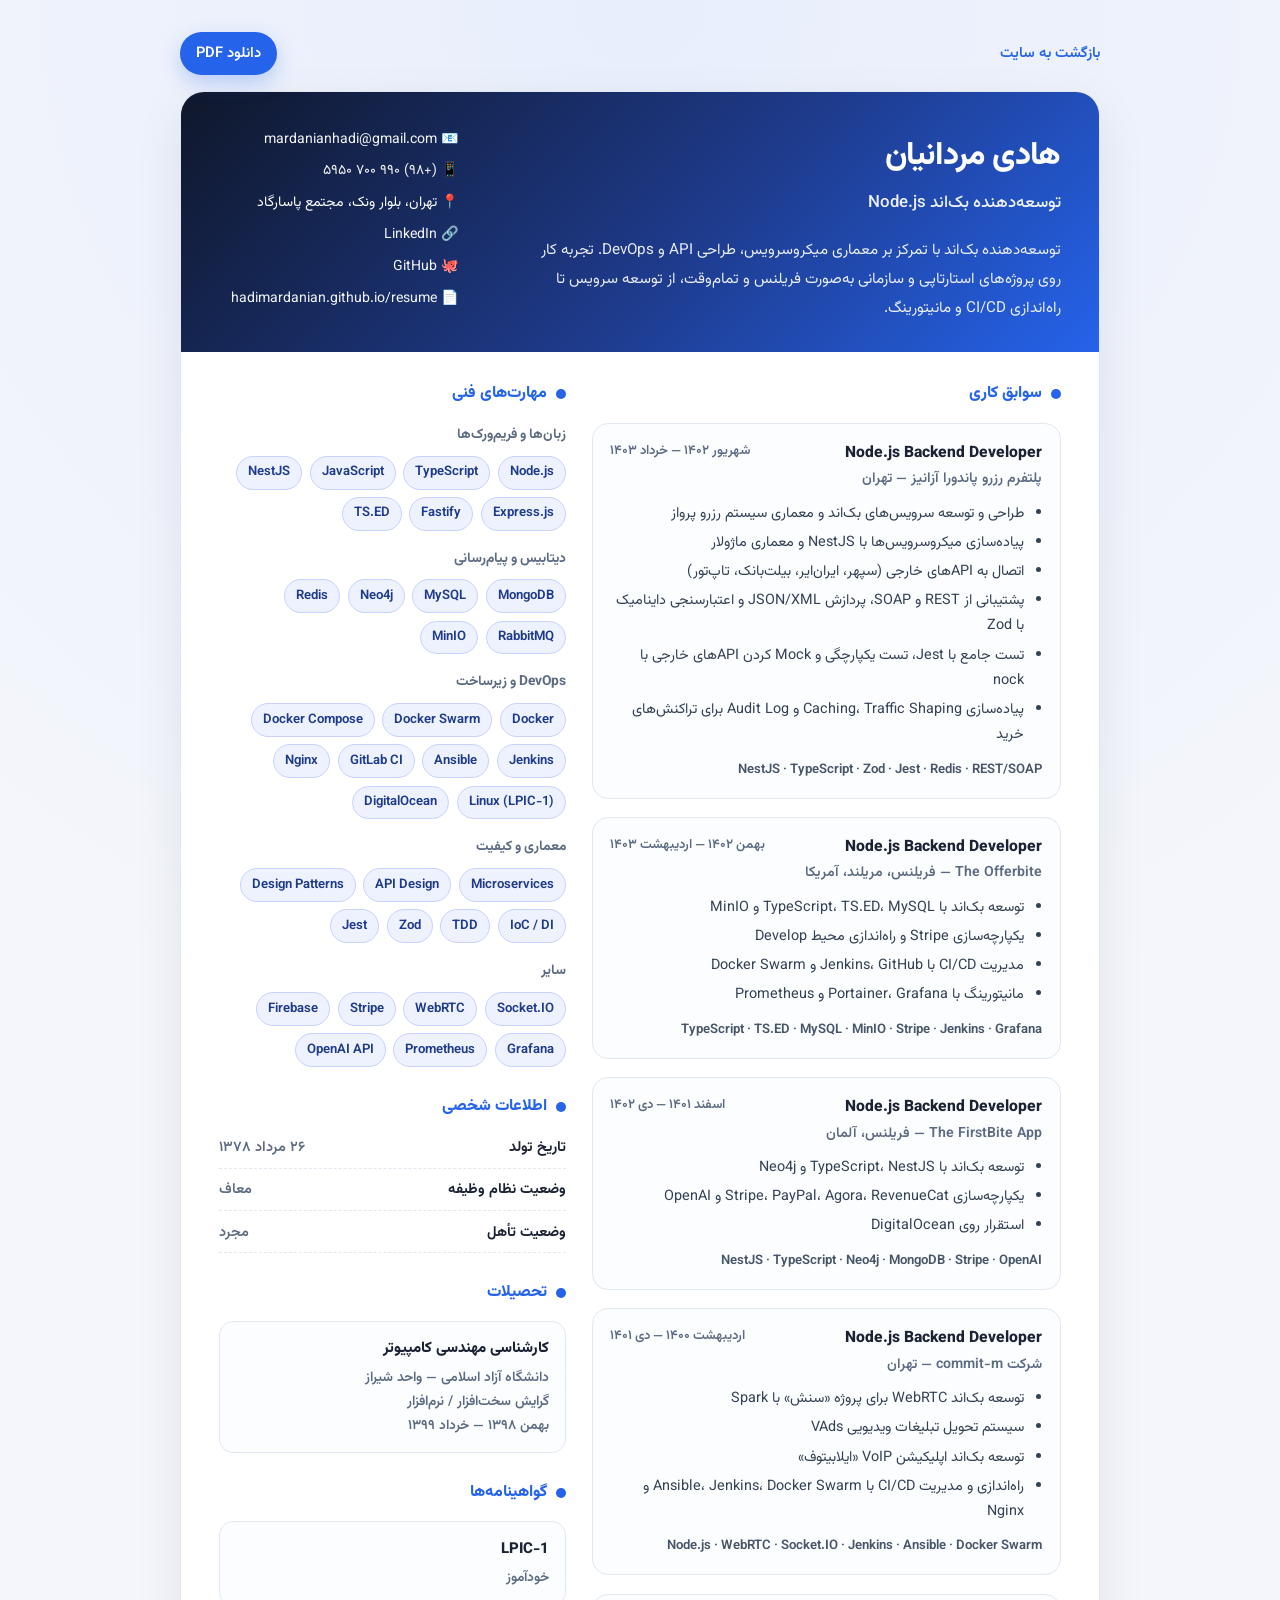
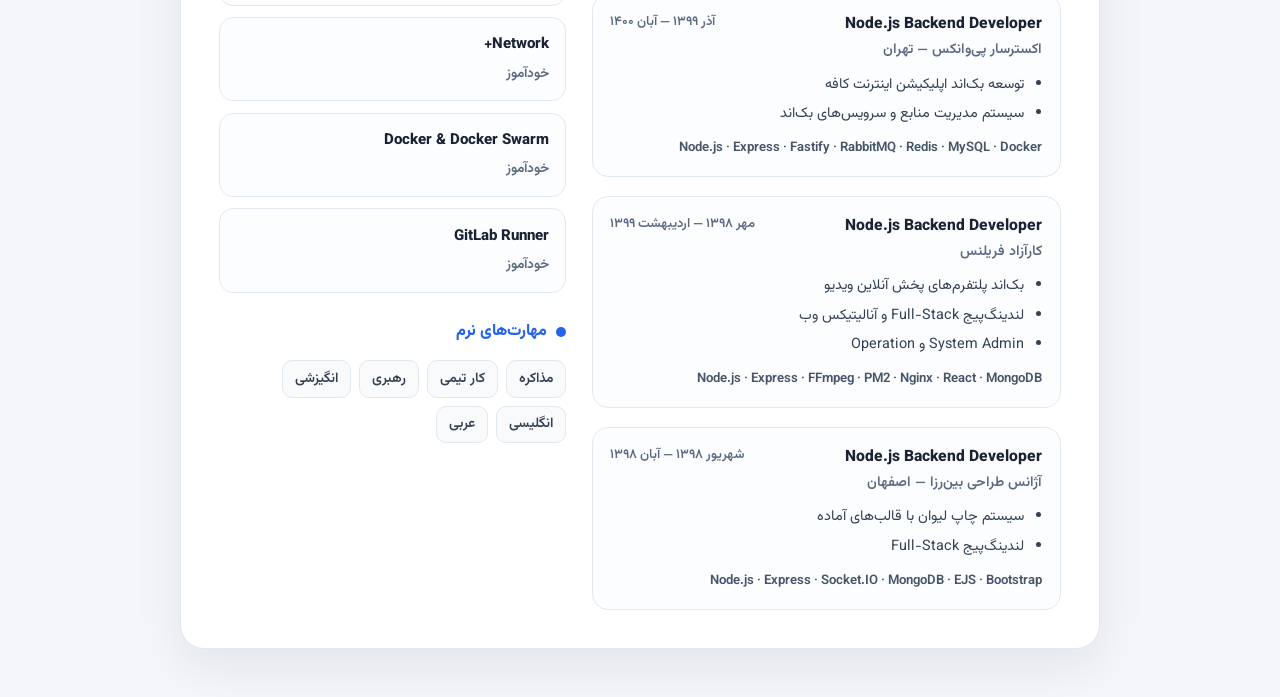
==== resume/index.html @ b5c7d397 "Add modern resume page and PDF for GitHub Pages - Create RTL Persian resume at /resume with updated " ====
<!DOCTYPE html>
<html lang="fa" dir="rtl">
<head>
  <meta charset="UTF-8">
  <meta name="viewport" content="width=device-width, initial-scale=1.0">
  <meta name="description" content="رزومه هادی مردانیان — توسعه‌دهنده بک‌اند Node.js">
  <title>هادی مردانیان | Node.js Backend Developer</title>
  <link rel="preconnect" href="https://fonts.googleapis.com">
  <link rel="preconnect" href="https://fonts.gstatic.com" crossorigin>
  <link href="https://fonts.googleapis.com/css2?family=Vazirmatn:wght@300;400;500;600;700;800&display=swap" rel="stylesheet">
  <style>
    :root {
      --bg: #f4f6fb;
      --paper: #ffffff;
      --ink: #1a2233;
      --muted: #5c6b82;
      --accent: #2563eb;
      --accent-soft: #dbeafe;
      --border: #e2e8f0;
      --chip: #eef2ff;
      --shadow: 0 18px 50px rgba(15, 23, 42, 0.08);
    }

    * { box-sizing: border-box; margin: 0; padding: 0; }

    body {
      font-family: "Vazirmatn", Tahoma, sans-serif;
      background: radial-gradient(circle at top, #e8eefc 0%, var(--bg) 45%);
      color: var(--ink);
      line-height: 1.75;
      padding: 2rem 1rem 3rem;
    }

    .toolbar {
      max-width: 920px;
      margin: 0 auto 1rem;
      display: flex;
      justify-content: space-between;
      align-items: center;
      gap: 1rem;
      flex-wrap: wrap;
    }

    .toolbar a {
      color: var(--accent);
      text-decoration: none;
      font-weight: 600;
      font-size: 0.92rem;
    }

    .toolbar a:hover { text-decoration: underline; }

    .download-btn {
      display: inline-flex;
      align-items: center;
      gap: 0.45rem;
      background: var(--accent);
      color: #fff !important;
      padding: 0.55rem 1rem;
      border-radius: 999px;
      text-decoration: none !important;
      font-size: 0.9rem;
      box-shadow: 0 8px 20px rgba(37, 99, 235, 0.25);
    }

    .resume {
      max-width: 920px;
      margin: 0 auto;
      background: var(--paper);
      border: 1px solid var(--border);
      border-radius: 24px;
      box-shadow: var(--shadow);
      overflow: hidden;
    }

    .hero {
      padding: 2.2rem 2.4rem 1.8rem;
      background: linear-gradient(135deg, #0f172a 0%, #1e3a8a 55%, #2563eb 100%);
      color: #fff;
    }

    .hero-top {
      display: flex;
      justify-content: space-between;
      align-items: flex-start;
      gap: 1.5rem;
      flex-wrap: wrap;
    }

    .hero h1 {
      font-size: 2rem;
      font-weight: 800;
      letter-spacing: -0.02em;
      margin-bottom: 0.35rem;
    }

    .hero .title {
      font-size: 1.05rem;
      font-weight: 500;
      opacity: 0.92;
    }

    .hero .summary {
      margin-top: 1.1rem;
      max-width: 58ch;
      font-size: 0.95rem;
      line-height: 1.9;
      color: rgba(255, 255, 255, 0.9);
    }

    .contact {
      display: grid;
      gap: 0.45rem;
      font-size: 0.88rem;
      min-width: 240px;
    }

    .contact a {
      color: #fff;
      text-decoration: none;
      opacity: 0.95;
    }

    .contact a:hover { text-decoration: underline; }

    .content {
      padding: 1.8rem 2.4rem 2.4rem;
      display: grid;
      gap: 1.8rem;
    }

    section h2 {
      font-size: 1rem;
      font-weight: 800;
      color: var(--accent);
      margin-bottom: 0.9rem;
      display: flex;
      align-items: center;
      gap: 0.55rem;
    }

    section h2::before {
      content: "";
      width: 10px;
      height: 10px;
      border-radius: 50%;
      background: var(--accent);
      flex-shrink: 0;
    }

    .grid-2 {
      display: grid;
      grid-template-columns: 1.15fr 0.85fr;
      gap: 1.6rem;
    }

    .chips {
      display: flex;
      flex-wrap: wrap;
      gap: 0.45rem;
    }

    .chip {
      background: var(--chip);
      color: #1e3a8a;
      border: 1px solid #c7d2fe;
      padding: 0.28rem 0.7rem;
      border-radius: 999px;
      font-size: 0.82rem;
      font-weight: 600;
    }

    .skill-group + .skill-group { margin-top: 1rem; }

    .skill-group h3 {
      font-size: 0.86rem;
      color: var(--muted);
      margin-bottom: 0.55rem;
      font-weight: 700;
    }

    .timeline { display: grid; gap: 1.15rem; }

    .job {
      border: 1px solid var(--border);
      border-radius: 16px;
      padding: 1rem 1.1rem;
      background: #fbfdff;
    }

    .job-header {
      display: flex;
      justify-content: space-between;
      gap: 1rem;
      flex-wrap: wrap;
      margin-bottom: 0.45rem;
    }

    .job h3 {
      font-size: 0.98rem;
      font-weight: 800;
    }

    .job .company {
      color: var(--muted);
      font-size: 0.88rem;
      font-weight: 600;
    }

    .job .date {
      font-size: 0.82rem;
      color: var(--muted);
      white-space: nowrap;
      font-weight: 600;
    }

    .job ul {
      margin: 0.55rem 1.1rem 0 0;
      color: #334155;
      font-size: 0.9rem;
    }

    .job li + li { margin-top: 0.25rem; }

    .job .tech {
      margin-top: 0.7rem;
      font-size: 0.82rem;
      color: #475569;
      font-weight: 600;
    }

    .meta-list {
      display: grid;
      gap: 0.55rem;
      font-size: 0.9rem;
    }

    .meta-list div {
      display: flex;
      justify-content: space-between;
      gap: 1rem;
      padding-bottom: 0.45rem;
      border-bottom: 1px dashed var(--border);
    }

    .meta-list span:last-child {
      color: var(--muted);
      font-weight: 600;
    }

    .edu-item, .cert-item {
      border: 1px solid var(--border);
      border-radius: 14px;
      padding: 0.9rem 1rem;
      background: #fbfdff;
    }

    .edu-item + .edu-item,
    .cert-item + .cert-item { margin-top: 0.7rem; }

    .edu-item h3,
    .cert-item h3 {
      font-size: 0.94rem;
      font-weight: 800;
      margin-bottom: 0.2rem;
    }

    .edu-item p,
    .cert-item p {
      font-size: 0.86rem;
      color: var(--muted);
      font-weight: 600;
    }

    .soft-skills {
      display: flex;
      flex-wrap: wrap;
      gap: 0.5rem;
    }

    .soft-skills span {
      background: #f8fafc;
      border: 1px solid var(--border);
      padding: 0.35rem 0.75rem;
      border-radius: 10px;
      font-size: 0.86rem;
      font-weight: 600;
      color: #334155;
    }

    @media (max-width: 820px) {
      .grid-2 { grid-template-columns: 1fr; }
      .hero, .content { padding-left: 1.2rem; padding-right: 1.2rem; }
    }

    @media print {
      body {
        background: #fff;
        padding: 0;
      }

      .toolbar { display: none; }

      .resume {
        max-width: none;
        border: none;
        border-radius: 0;
        box-shadow: none;
      }

      .hero {
        -webkit-print-color-adjust: exact;
        print-color-adjust: exact;
      }

      .job, .edu-item, .cert-item {
        break-inside: avoid;
        page-break-inside: avoid;
      }
    }
  </style>
</head>
<body>
  <div class="toolbar">
    <a href="/">بازگشت به سایت</a>
    <a class="download-btn" href="Hadi-Mardanian-Resume.pdf" download>دانلود PDF</a>
  </div>

  <main class="resume" id="resume">
    <header class="hero">
      <div class="hero-top">
        <div>
          <h1>هادی مردانیان</h1>
          <p class="title">توسعه‌دهنده بک‌اند Node.js</p>
          <p class="summary">
            توسعه‌دهنده بک‌اند با تمرکز بر معماری میکروسرویس، طراحی API و DevOps.
            تجربه کار روی پروژه‌های استارتاپی و سازمانی به‌صورت فریلنس و تمام‌وقت،
            از توسعه سرویس تا راه‌اندازی CI/CD و مانیتورینگ.
          </p>
        </div>
        <div class="contact">
          <div>📧 <a href="mailto:mardanianhadi@gmail.com">mardanianhadi@gmail.com</a></div>
          <div>📱 <a href="tel:+989907005950">(+۹۸) ۹۹۰ ۷۰۰ ۵۹۵۰</a></div>
          <div>📍 تهران، بلوار ونک، مجتمع پاسارگاد</div>
          <div>🔗 <a href="https://www.linkedin.com/in/hadi-mardanian-970615191" target="_blank" rel="noopener">LinkedIn</a></div>
          <div>🐙 <a href="https://github.com/hadimardanian" target="_blank" rel="noopener">GitHub</a></div>
          <div>📄 <a href="https://hadimardanian.github.io/resume/">hadimardanian.github.io/resume</a></div>
        </div>
      </div>
    </header>

    <div class="content">
      <div class="grid-2">
        <section>
          <h2>سوابق کاری</h2>
          <div class="timeline">
            <article class="job">
              <div class="job-header">
                <div>
                  <h3>Node.js Backend Developer</h3>
                  <div class="company">پلتفرم رزرو پاندورا آزانیز — تهران</div>
                </div>
                <div class="date">شهریور ۱۴۰۲ — خرداد ۱۴۰۳</div>
              </div>
              <ul>
                <li>طراحی و توسعه سرویس‌های بک‌اند و معماری سیستم رزرو پرواز</li>
                <li>پیاده‌سازی میکروسرویس‌ها با NestJS و معماری ماژولار</li>
                <li>اتصال به APIهای خارجی (سپهر، ایران‌ایر، بیلت‌بانک، تاپ‌تور)</li>
                <li>پشتیبانی از REST و SOAP، پردازش JSON/XML و اعتبارسنجی داینامیک با Zod</li>
                <li>تست جامع با Jest، تست یکپارچگی و Mock کردن APIهای خارجی با nock</li>
                <li>پیاده‌سازی Caching، Traffic Shaping و Audit Log برای تراکنش‌های خرید</li>
              </ul>
              <div class="tech">NestJS · TypeScript · Zod · Jest · Redis · REST/SOAP</div>
            </article>

            <article class="job">
              <div class="job-header">
                <div>
                  <h3>Node.js Backend Developer</h3>
                  <div class="company">The Offerbite — فریلنس، مریلند، آمریکا</div>
                </div>
                <div class="date">بهمن ۱۴۰۲ — اردیبهشت ۱۴۰۳</div>
              </div>
              <ul>
                <li>توسعه بک‌اند با TypeScript، TS.ED، MySQL و MinIO</li>
                <li>یکپارچه‌سازی Stripe و راه‌اندازی محیط Develop</li>
                <li>مدیریت CI/CD با Jenkins، GitHub و Docker Swarm</li>
                <li>مانیتورینگ با Portainer، Grafana و Prometheus</li>
              </ul>
              <div class="tech">TypeScript · TS.ED · MySQL · MinIO · Stripe · Jenkins · Grafana</div>
            </article>

            <article class="job">
              <div class="job-header">
                <div>
                  <h3>Node.js Backend Developer</h3>
                  <div class="company">The FirstBite App — فریلنس، آلمان</div>
                </div>
                <div class="date">اسفند ۱۴۰۱ — دی ۱۴۰۲</div>
              </div>
              <ul>
                <li>توسعه بک‌اند با TypeScript، NestJS و Neo4j</li>
                <li>یکپارچه‌سازی Stripe، PayPal، Agora، RevenueCat و OpenAI</li>
                <li>استقرار روی DigitalOcean</li>
              </ul>
              <div class="tech">NestJS · TypeScript · Neo4j · MongoDB · Stripe · OpenAI</div>
            </article>

            <article class="job">
              <div class="job-header">
                <div>
                  <h3>Node.js Backend Developer</h3>
                  <div class="company">شرکت commit-m — تهران</div>
                </div>
                <div class="date">اردیبهشت ۱۴۰۰ — دی ۱۴۰۱</div>
              </div>
              <ul>
                <li>توسعه بک‌اند WebRTC برای پروژه «سنش» با Spark</li>
                <li>سیستم تحویل تبلیغات ویدیویی VAds</li>
                <li>توسعه بک‌اند اپلیکیشن VoIP «ایلابیتوف»</li>
                <li>راه‌اندازی و مدیریت CI/CD با Ansible، Jenkins، Docker Swarm و Nginx</li>
              </ul>
              <div class="tech">Node.js · WebRTC · Socket.IO · Jenkins · Ansible · Docker Swarm</div>
            </article>

            <article class="job">
              <div class="job-header">
                <div>
                  <h3>Node.js Backend Developer</h3>
                  <div class="company">اکسترسار پی‌وانکس — تهران</div>
                </div>
                <div class="date">آذر ۱۳۹۹ — آبان ۱۴۰۰</div>
              </div>
              <ul>
                <li>توسعه بک‌اند اپلیکیشن اینترنت کافه</li>
                <li>سیستم مدیریت منابع و سرویس‌های بک‌اند</li>
              </ul>
              <div class="tech">Node.js · Express · Fastify · RabbitMQ · Redis · MySQL · Docker</div>
            </article>

            <article class="job">
              <div class="job-header">
                <div>
                  <h3>Node.js Backend Developer</h3>
                  <div class="company">کارآزاد فریلنس</div>
                </div>
                <div class="date">مهر ۱۳۹۸ — اردیبهشت ۱۳۹۹</div>
              </div>
              <ul>
                <li>بک‌اند پلتفرم‌های پخش آنلاین ویدیو</li>
                <li>لندینگ‌پیج Full-Stack و آنالیتیکس وب</li>
                <li>System Admin و Operation</li>
              </ul>
              <div class="tech">Node.js · Express · FFmpeg · PM2 · Nginx · React · MongoDB</div>
            </article>

            <article class="job">
              <div class="job-header">
                <div>
                  <h3>Node.js Backend Developer</h3>
                  <div class="company">آژانس طراحی بین‌رزا — اصفهان</div>
                </div>
                <div class="date">شهریور ۱۳۹۸ — آبان ۱۳۹۸</div>
              </div>
              <ul>
                <li>سیستم چاپ لیوان با قالب‌های آماده</li>
                <li>لندینگ‌پیج Full-Stack</li>
              </ul>
              <div class="tech">Node.js · Express · Socket.IO · MongoDB · EJS · Bootstrap</div>
            </article>
          </div>
        </section>

        <div>
          <section>
            <h2>مهارت‌های فنی</h2>
            <div class="skill-group">
              <h3>زبان‌ها و فریم‌ورک‌ها</h3>
              <div class="chips">
                <span class="chip">Node.js</span>
                <span class="chip">TypeScript</span>
                <span class="chip">JavaScript</span>
                <span class="chip">NestJS</span>
                <span class="chip">Express.js</span>
                <span class="chip">Fastify</span>
                <span class="chip">TS.ED</span>
              </div>
            </div>
            <div class="skill-group">
              <h3>دیتابیس و پیام‌رسانی</h3>
              <div class="chips">
                <span class="chip">MongoDB</span>
                <span class="chip">MySQL</span>
                <span class="chip">Neo4j</span>
                <span class="chip">Redis</span>
                <span class="chip">RabbitMQ</span>
                <span class="chip">MinIO</span>
              </div>
            </div>
            <div class="skill-group">
              <h3>DevOps و زیرساخت</h3>
              <div class="chips">
                <span class="chip">Docker</span>
                <span class="chip">Docker Swarm</span>
                <span class="chip">Docker Compose</span>
                <span class="chip">Jenkins</span>
                <span class="chip">Ansible</span>
                <span class="chip">GitLab CI</span>
                <span class="chip">Nginx</span>
                <span class="chip">Linux (LPIC-1)</span>
                <span class="chip">DigitalOcean</span>
              </div>
            </div>
            <div class="skill-group">
              <h3>معماری و کیفیت</h3>
              <div class="chips">
                <span class="chip">Microservices</span>
                <span class="chip">API Design</span>
                <span class="chip">Design Patterns</span>
                <span class="chip">IoC / DI</span>
                <span class="chip">TDD</span>
                <span class="chip">Zod</span>
                <span class="chip">Jest</span>
              </div>
            </div>
            <div class="skill-group">
              <h3>سایر</h3>
              <div class="chips">
                <span class="chip">Socket.IO</span>
                <span class="chip">WebRTC</span>
                <span class="chip">Stripe</span>
                <span class="chip">Firebase</span>
                <span class="chip">Grafana</span>
                <span class="chip">Prometheus</span>
                <span class="chip">OpenAI API</span>
              </div>
            </div>
          </section>

          <section style="margin-top: 1.6rem;">
            <h2>اطلاعات شخصی</h2>
            <div class="meta-list">
              <div><strong>تاریخ تولد</strong><span>۲۶ مرداد ۱۳۷۸</span></div>
              <div><strong>وضعیت نظام وظیفه</strong><span>معاف</span></div>
              <div><strong>وضعیت تأهل</strong><span>مجرد</span></div>
            </div>
          </section>

          <section style="margin-top: 1.6rem;">
            <h2>تحصیلات</h2>
            <div class="edu-item">
              <h3>کارشناسی مهندسی کامپیوتر</h3>
              <p>دانشگاه آزاد اسلامی — واحد شیراز</p>
              <p>گرایش سخت‌افزار / نرم‌افزار</p>
              <p>بهمن ۱۳۹۸ — خرداد ۱۳۹۹</p>
            </div>
          </section>

          <section style="margin-top: 1.6rem;">
            <h2>گواهینامه‌ها</h2>
            <div class="cert-item">
              <h3>LPIC-1</h3>
              <p>خودآموز</p>
            </div>
            <div class="cert-item">
              <h3>Network+</h3>
              <p>خودآموز</p>
            </div>
            <div class="cert-item">
              <h3>Docker &amp; Docker Swarm</h3>
              <p>خودآموز</p>
            </div>
            <div class="cert-item">
              <h3>GitLab Runner</h3>
              <p>خودآموز</p>
            </div>
          </section>

          <section style="margin-top: 1.6rem;">
            <h2>مهارت‌های نرم</h2>
            <div class="soft-skills">
              <span>مذاکره</span>
              <span>کار تیمی</span>
              <span>رهبری</span>
              <span>انگیزشی</span>
              <span>انگلیسی</span>
              <span>عربی</span>
            </div>
          </section>
        </div>
      </div>
    </div>
  </main>
</body>
</html>
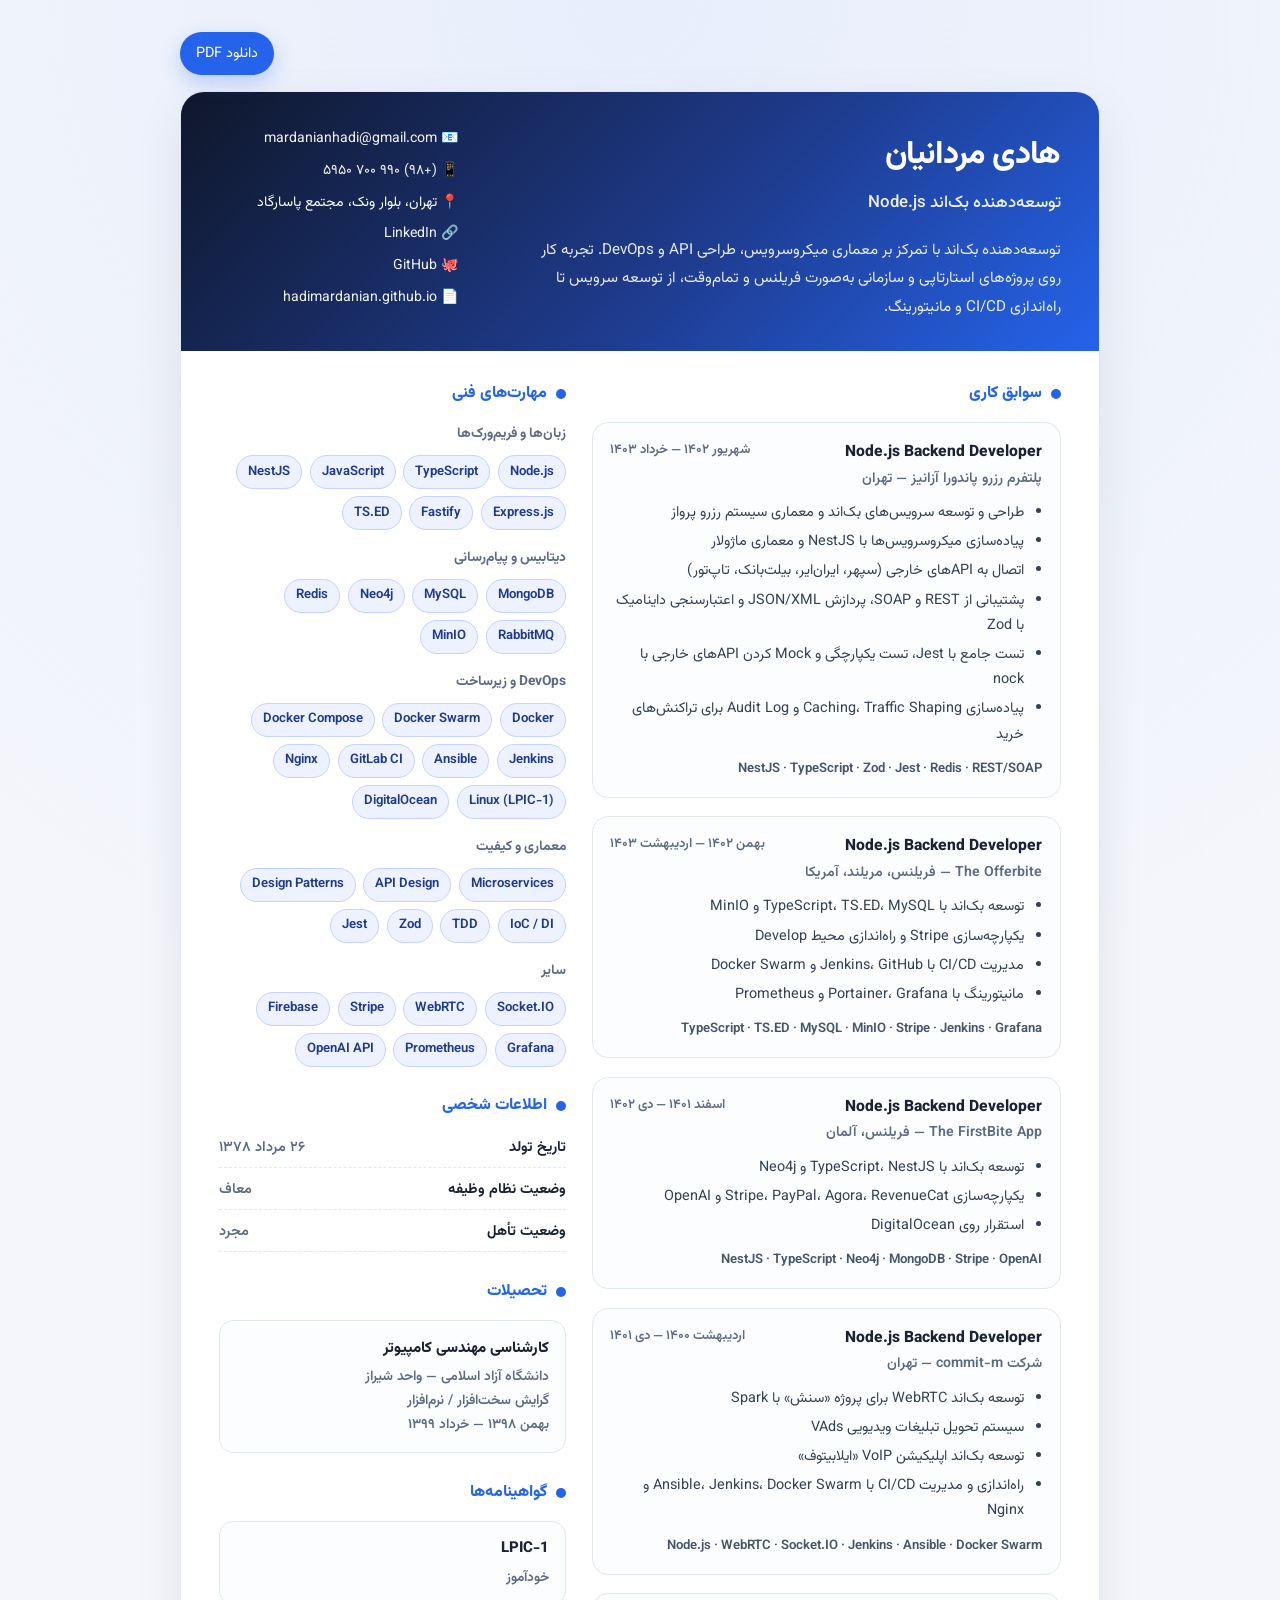
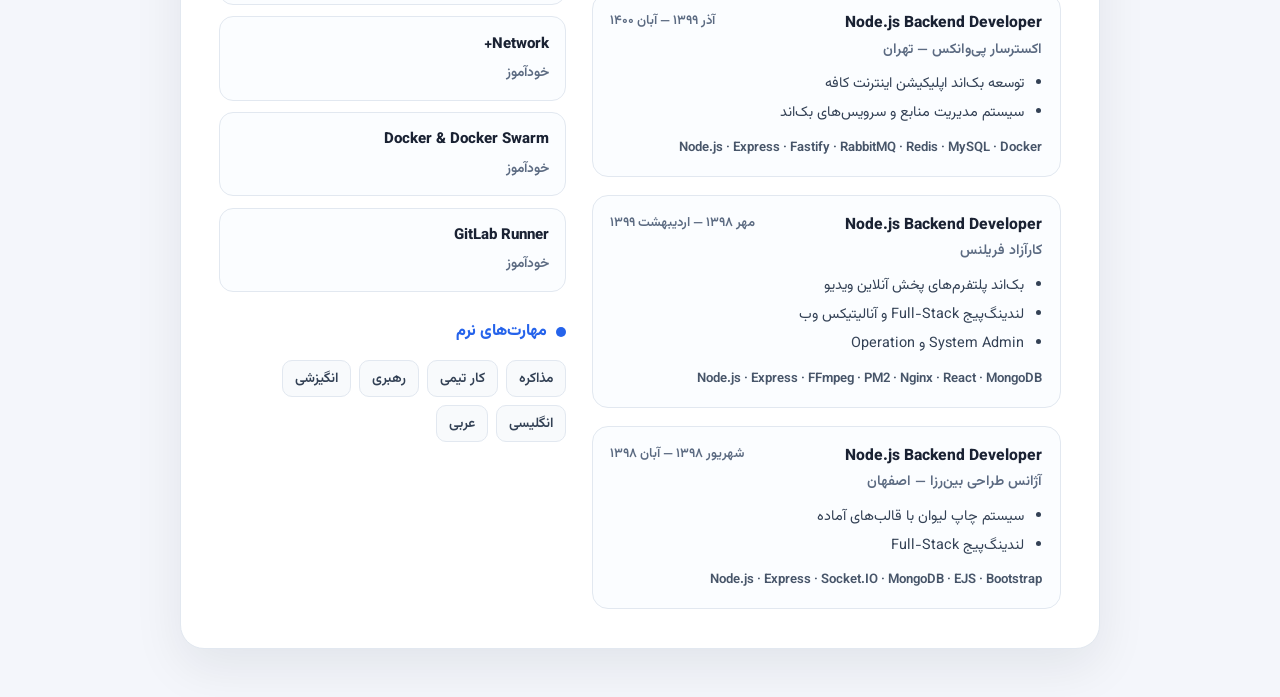
==== commit 3088371d: "Make resume the only homepage content - Replace root index.html with resume page - Remove Hafez sear" ====
--- a/resume/index.html
+++ b/resume/index.html
@@ -2,594 +2,11 @@
 <html lang="fa" dir="rtl">
 <head>
   <meta charset="UTF-8">
-  <meta name="viewport" content="width=device-width, initial-scale=1.0">
-  <meta name="description" content="رزومه هادی مردانیان — توسعه‌دهنده بک‌اند Node.js">
-  <title>هادی مردانیان | Node.js Backend Developer</title>
-  <link rel="preconnect" href="https://fonts.googleapis.com">
-  <link rel="preconnect" href="https://fonts.gstatic.com" crossorigin>
-  <link href="https://fonts.googleapis.com/css2?family=Vazirmatn:wght@300;400;500;600;700;800&display=swap" rel="stylesheet">
-  <style>
-    :root {
-      --bg: #f4f6fb;
-      --paper: #ffffff;
-      --ink: #1a2233;
-      --muted: #5c6b82;
-      --accent: #2563eb;
-      --accent-soft: #dbeafe;
-      --border: #e2e8f0;
-      --chip: #eef2ff;
-      --shadow: 0 18px 50px rgba(15, 23, 42, 0.08);
-    }
-
-    * { box-sizing: border-box; margin: 0; padding: 0; }
-
-    body {
-      font-family: "Vazirmatn", Tahoma, sans-serif;
-      background: radial-gradient(circle at top, #e8eefc 0%, var(--bg) 45%);
-      color: var(--ink);
-      line-height: 1.75;
-      padding: 2rem 1rem 3rem;
-    }
-
-    .toolbar {
-      max-width: 920px;
-      margin: 0 auto 1rem;
-      display: flex;
-      justify-content: space-between;
-      align-items: center;
-      gap: 1rem;
-      flex-wrap: wrap;
-    }
-
-    .toolbar a {
-      color: var(--accent);
-      text-decoration: none;
-      font-weight: 600;
-      font-size: 0.92rem;
-    }
-
-    .toolbar a:hover { text-decoration: underline; }
-
-    .download-btn {
-      display: inline-flex;
-      align-items: center;
-      gap: 0.45rem;
-      background: var(--accent);
-      color: #fff !important;
-      padding: 0.55rem 1rem;
-      border-radius: 999px;
-      text-decoration: none !important;
-      font-size: 0.9rem;
-      box-shadow: 0 8px 20px rgba(37, 99, 235, 0.25);
-    }
-
-    .resume {
-      max-width: 920px;
-      margin: 0 auto;
-      background: var(--paper);
-      border: 1px solid var(--border);
-      border-radius: 24px;
-      box-shadow: var(--shadow);
-      overflow: hidden;
-    }
-
-    .hero {
-      padding: 2.2rem 2.4rem 1.8rem;
-      background: linear-gradient(135deg, #0f172a 0%, #1e3a8a 55%, #2563eb 100%);
-      color: #fff;
-    }
-
-    .hero-top {
-      display: flex;
-      justify-content: space-between;
-      align-items: flex-start;
-      gap: 1.5rem;
-      flex-wrap: wrap;
-    }
-
-    .hero h1 {
-      font-size: 2rem;
-      font-weight: 800;
-      letter-spacing: -0.02em;
-      margin-bottom: 0.35rem;
-    }
-
-    .hero .title {
-      font-size: 1.05rem;
-      font-weight: 500;
-      opacity: 0.92;
-    }
-
-    .hero .summary {
-      margin-top: 1.1rem;
-      max-width: 58ch;
-      font-size: 0.95rem;
-      line-height: 1.9;
-      color: rgba(255, 255, 255, 0.9);
-    }
-
-    .contact {
-      display: grid;
-      gap: 0.45rem;
-      font-size: 0.88rem;
-      min-width: 240px;
-    }
-
-    .contact a {
-      color: #fff;
-      text-decoration: none;
-      opacity: 0.95;
-    }
-
-    .contact a:hover { text-decoration: underline; }
-
-    .content {
-      padding: 1.8rem 2.4rem 2.4rem;
-      display: grid;
-      gap: 1.8rem;
-    }
-
-    section h2 {
-      font-size: 1rem;
-      font-weight: 800;
-      color: var(--accent);
-      margin-bottom: 0.9rem;
-      display: flex;
-      align-items: center;
-      gap: 0.55rem;
-    }
-
-    section h2::before {
-      content: "";
-      width: 10px;
-      height: 10px;
-      border-radius: 50%;
-      background: var(--accent);
-      flex-shrink: 0;
-    }
-
-    .grid-2 {
-      display: grid;
-      grid-template-columns: 1.15fr 0.85fr;
-      gap: 1.6rem;
-    }
-
-    .chips {
-      display: flex;
-      flex-wrap: wrap;
-      gap: 0.45rem;
-    }
-
-    .chip {
-      background: var(--chip);
-      color: #1e3a8a;
-      border: 1px solid #c7d2fe;
-      padding: 0.28rem 0.7rem;
-      border-radius: 999px;
-      font-size: 0.82rem;
-      font-weight: 600;
-    }
-
-    .skill-group + .skill-group { margin-top: 1rem; }
-
-    .skill-group h3 {
-      font-size: 0.86rem;
-      color: var(--muted);
-      margin-bottom: 0.55rem;
-      font-weight: 700;
-    }
-
-    .timeline { display: grid; gap: 1.15rem; }
-
-    .job {
-      border: 1px solid var(--border);
-      border-radius: 16px;
-      padding: 1rem 1.1rem;
-      background: #fbfdff;
-    }
-
-    .job-header {
-      display: flex;
-      justify-content: space-between;
-      gap: 1rem;
-      flex-wrap: wrap;
-      margin-bottom: 0.45rem;
-    }
-
-    .job h3 {
-      font-size: 0.98rem;
-      font-weight: 800;
-    }
-
-    .job .company {
-      color: var(--muted);
-      font-size: 0.88rem;
-      font-weight: 600;
-    }
-
-    .job .date {
-      font-size: 0.82rem;
-      color: var(--muted);
-      white-space: nowrap;
-      font-weight: 600;
-    }
-
-    .job ul {
-      margin: 0.55rem 1.1rem 0 0;
-      color: #334155;
-      font-size: 0.9rem;
-    }
-
-    .job li + li { margin-top: 0.25rem; }
-
-    .job .tech {
-      margin-top: 0.7rem;
-      font-size: 0.82rem;
-      color: #475569;
-      font-weight: 600;
-    }
-
-    .meta-list {
-      display: grid;
-      gap: 0.55rem;
-      font-size: 0.9rem;
-    }
-
-    .meta-list div {
-      display: flex;
-      justify-content: space-between;
-      gap: 1rem;
-      padding-bottom: 0.45rem;
-      border-bottom: 1px dashed var(--border);
-    }
-
-    .meta-list span:last-child {
-      color: var(--muted);
-      font-weight: 600;
-    }
-
-    .edu-item, .cert-item {
-      border: 1px solid var(--border);
-      border-radius: 14px;
-      padding: 0.9rem 1rem;
-      background: #fbfdff;
-    }
-
-    .edu-item + .edu-item,
-    .cert-item + .cert-item { margin-top: 0.7rem; }
-
-    .edu-item h3,
-    .cert-item h3 {
-      font-size: 0.94rem;
-      font-weight: 800;
-      margin-bottom: 0.2rem;
-    }
-
-    .edu-item p,
-    .cert-item p {
-      font-size: 0.86rem;
-      color: var(--muted);
-      font-weight: 600;
-    }
-
-    .soft-skills {
-      display: flex;
-      flex-wrap: wrap;
-      gap: 0.5rem;
-    }
-
-    .soft-skills span {
-      background: #f8fafc;
-      border: 1px solid var(--border);
-      padding: 0.35rem 0.75rem;
-      border-radius: 10px;
-      font-size: 0.86rem;
-      font-weight: 600;
-      color: #334155;
-    }
-
-    @media (max-width: 820px) {
-      .grid-2 { grid-template-columns: 1fr; }
-      .hero, .content { padding-left: 1.2rem; padding-right: 1.2rem; }
-    }
-
-    @media print {
-      body {
-        background: #fff;
-        padding: 0;
-      }
-
-      .toolbar { display: none; }
-
-      .resume {
-        max-width: none;
-        border: none;
-        border-radius: 0;
-        box-shadow: none;
-      }
-
-      .hero {
-        -webkit-print-color-adjust: exact;
-        print-color-adjust: exact;
-      }
-
-      .job, .edu-item, .cert-item {
-        break-inside: avoid;
-        page-break-inside: avoid;
-      }
-    }
-  </style>
+  <meta http-equiv="refresh" content="0; url=/">
+  <link rel="canonical" href="https://hadimardanian.github.io/">
+  <title>Redirecting…</title>
 </head>
 <body>
-  <div class="toolbar">
-    <a href="/">بازگشت به سایت</a>
-    <a class="download-btn" href="Hadi-Mardanian-Resume.pdf" download>دانلود PDF</a>
-  </div>
-
-  <main class="resume" id="resume">
-    <header class="hero">
-      <div class="hero-top">
-        <div>
-          <h1>هادی مردانیان</h1>
-          <p class="title">توسعه‌دهنده بک‌اند Node.js</p>
-          <p class="summary">
-            توسعه‌دهنده بک‌اند با تمرکز بر معماری میکروسرویس، طراحی API و DevOps.
-            تجربه کار روی پروژه‌های استارتاپی و سازمانی به‌صورت فریلنس و تمام‌وقت،
-            از توسعه سرویس تا راه‌اندازی CI/CD و مانیتورینگ.
-          </p>
-        </div>
-        <div class="contact">
-          <div>📧 <a href="mailto:mardanianhadi@gmail.com">mardanianhadi@gmail.com</a></div>
-          <div>📱 <a href="tel:+989907005950">(+۹۸) ۹۹۰ ۷۰۰ ۵۹۵۰</a></div>
-          <div>📍 تهران، بلوار ونک، مجتمع پاسارگاد</div>
-          <div>🔗 <a href="https://www.linkedin.com/in/hadi-mardanian-970615191" target="_blank" rel="noopener">LinkedIn</a></div>
-          <div>🐙 <a href="https://github.com/hadimardanian" target="_blank" rel="noopener">GitHub</a></div>
-          <div>📄 <a href="https://hadimardanian.github.io/resume/">hadimardanian.github.io/resume</a></div>
-        </div>
-      </div>
-    </header>
-
-    <div class="content">
-      <div class="grid-2">
-        <section>
-          <h2>سوابق کاری</h2>
-          <div class="timeline">
-            <article class="job">
-              <div class="job-header">
-                <div>
-                  <h3>Node.js Backend Developer</h3>
-                  <div class="company">پلتفرم رزرو پاندورا آزانیز — تهران</div>
-                </div>
-                <div class="date">شهریور ۱۴۰۲ — خرداد ۱۴۰۳</div>
-              </div>
-              <ul>
-                <li>طراحی و توسعه سرویس‌های بک‌اند و معماری سیستم رزرو پرواز</li>
-                <li>پیاده‌سازی میکروسرویس‌ها با NestJS و معماری ماژولار</li>
-                <li>اتصال به APIهای خارجی (سپهر، ایران‌ایر، بیلت‌بانک، تاپ‌تور)</li>
-                <li>پشتیبانی از REST و SOAP، پردازش JSON/XML و اعتبارسنجی داینامیک با Zod</li>
-                <li>تست جامع با Jest، تست یکپارچگی و Mock کردن APIهای خارجی با nock</li>
-                <li>پیاده‌سازی Caching، Traffic Shaping و Audit Log برای تراکنش‌های خرید</li>
-              </ul>
-              <div class="tech">NestJS · TypeScript · Zod · Jest · Redis · REST/SOAP</div>
-            </article>
-
-            <article class="job">
-              <div class="job-header">
-                <div>
-                  <h3>Node.js Backend Developer</h3>
-                  <div class="company">The Offerbite — فریلنس، مریلند، آمریکا</div>
-                </div>
-                <div class="date">بهمن ۱۴۰۲ — اردیبهشت ۱۴۰۳</div>
-              </div>
-              <ul>
-                <li>توسعه بک‌اند با TypeScript، TS.ED، MySQL و MinIO</li>
-                <li>یکپارچه‌سازی Stripe و راه‌اندازی محیط Develop</li>
-                <li>مدیریت CI/CD با Jenkins، GitHub و Docker Swarm</li>
-                <li>مانیتورینگ با Portainer، Grafana و Prometheus</li>
-              </ul>
-              <div class="tech">TypeScript · TS.ED · MySQL · MinIO · Stripe · Jenkins · Grafana</div>
-            </article>
-
-            <article class="job">
-              <div class="job-header">
-                <div>
-                  <h3>Node.js Backend Developer</h3>
-                  <div class="company">The FirstBite App — فریلنس، آلمان</div>
-                </div>
-                <div class="date">اسفند ۱۴۰۱ — دی ۱۴۰۲</div>
-              </div>
-              <ul>
-                <li>توسعه بک‌اند با TypeScript، NestJS و Neo4j</li>
-                <li>یکپارچه‌سازی Stripe، PayPal، Agora، RevenueCat و OpenAI</li>
-                <li>استقرار روی DigitalOcean</li>
-              </ul>
-              <div class="tech">NestJS · TypeScript · Neo4j · MongoDB · Stripe · OpenAI</div>
-            </article>
-
-            <article class="job">
-              <div class="job-header">
-                <div>
-                  <h3>Node.js Backend Developer</h3>
-                  <div class="company">شرکت commit-m — تهران</div>
-                </div>
-                <div class="date">اردیبهشت ۱۴۰۰ — دی ۱۴۰۱</div>
-              </div>
-              <ul>
-                <li>توسعه بک‌اند WebRTC برای پروژه «سنش» با Spark</li>
-                <li>سیستم تحویل تبلیغات ویدیویی VAds</li>
-                <li>توسعه بک‌اند اپلیکیشن VoIP «ایلابیتوف»</li>
-                <li>راه‌اندازی و مدیریت CI/CD با Ansible، Jenkins، Docker Swarm و Nginx</li>
-              </ul>
-              <div class="tech">Node.js · WebRTC · Socket.IO · Jenkins · Ansible · Docker Swarm</div>
-            </article>
-
-            <article class="job">
-              <div class="job-header">
-                <div>
-                  <h3>Node.js Backend Developer</h3>
-                  <div class="company">اکسترسار پی‌وانکس — تهران</div>
-                </div>
-                <div class="date">آذر ۱۳۹۹ — آبان ۱۴۰۰</div>
-              </div>
-              <ul>
-                <li>توسعه بک‌اند اپلیکیشن اینترنت کافه</li>
-                <li>سیستم مدیریت منابع و سرویس‌های بک‌اند</li>
-              </ul>
-              <div class="tech">Node.js · Express · Fastify · RabbitMQ · Redis · MySQL · Docker</div>
-            </article>
-
-            <article class="job">
-              <div class="job-header">
-                <div>
-                  <h3>Node.js Backend Developer</h3>
-                  <div class="company">کارآزاد فریلنس</div>
-                </div>
-                <div class="date">مهر ۱۳۹۸ — اردیبهشت ۱۳۹۹</div>
-              </div>
-              <ul>
-                <li>بک‌اند پلتفرم‌های پخش آنلاین ویدیو</li>
-                <li>لندینگ‌پیج Full-Stack و آنالیتیکس وب</li>
-                <li>System Admin و Operation</li>
-              </ul>
-              <div class="tech">Node.js · Express · FFmpeg · PM2 · Nginx · React · MongoDB</div>
-            </article>
-
-            <article class="job">
-              <div class="job-header">
-                <div>
-                  <h3>Node.js Backend Developer</h3>
-                  <div class="company">آژانس طراحی بین‌رزا — اصفهان</div>
-                </div>
-                <div class="date">شهریور ۱۳۹۸ — آبان ۱۳۹۸</div>
-              </div>
-              <ul>
-                <li>سیستم چاپ لیوان با قالب‌های آماده</li>
-                <li>لندینگ‌پیج Full-Stack</li>
-              </ul>
-              <div class="tech">Node.js · Express · Socket.IO · MongoDB · EJS · Bootstrap</div>
-            </article>
-          </div>
-        </section>
-
-        <div>
-          <section>
-            <h2>مهارت‌های فنی</h2>
-            <div class="skill-group">
-              <h3>زبان‌ها و فریم‌ورک‌ها</h3>
-              <div class="chips">
-                <span class="chip">Node.js</span>
-                <span class="chip">TypeScript</span>
-                <span class="chip">JavaScript</span>
-                <span class="chip">NestJS</span>
-                <span class="chip">Express.js</span>
-                <span class="chip">Fastify</span>
-                <span class="chip">TS.ED</span>
-              </div>
-            </div>
-            <div class="skill-group">
-              <h3>دیتابیس و پیام‌رسانی</h3>
-              <div class="chips">
-                <span class="chip">MongoDB</span>
-                <span class="chip">MySQL</span>
-                <span class="chip">Neo4j</span>
-                <span class="chip">Redis</span>
-                <span class="chip">RabbitMQ</span>
-                <span class="chip">MinIO</span>
-              </div>
-            </div>
-            <div class="skill-group">
-              <h3>DevOps و زیرساخت</h3>
-              <div class="chips">
-                <span class="chip">Docker</span>
-                <span class="chip">Docker Swarm</span>
-                <span class="chip">Docker Compose</span>
-                <span class="chip">Jenkins</span>
-                <span class="chip">Ansible</span>
-                <span class="chip">GitLab CI</span>
-                <span class="chip">Nginx</span>
-                <span class="chip">Linux (LPIC-1)</span>
-                <span class="chip">DigitalOcean</span>
-              </div>
-            </div>
-            <div class="skill-group">
-              <h3>معماری و کیفیت</h3>
-              <div class="chips">
-                <span class="chip">Microservices</span>
-                <span class="chip">API Design</span>
-                <span class="chip">Design Patterns</span>
-                <span class="chip">IoC / DI</span>
-                <span class="chip">TDD</span>
-                <span class="chip">Zod</span>
-                <span class="chip">Jest</span>
-              </div>
-            </div>
-            <div class="skill-group">
-              <h3>سایر</h3>
-              <div class="chips">
-                <span class="chip">Socket.IO</span>
-                <span class="chip">WebRTC</span>
-                <span class="chip">Stripe</span>
-                <span class="chip">Firebase</span>
-                <span class="chip">Grafana</span>
-                <span class="chip">Prometheus</span>
-                <span class="chip">OpenAI API</span>
-              </div>
-            </div>
-          </section>
-
-          <section style="margin-top: 1.6rem;">
-            <h2>اطلاعات شخصی</h2>
-            <div class="meta-list">
-              <div><strong>تاریخ تولد</strong><span>۲۶ مرداد ۱۳۷۸</span></div>
-              <div><strong>وضعیت نظام وظیفه</strong><span>معاف</span></div>
-              <div><strong>وضعیت تأهل</strong><span>مجرد</span></div>
-            </div>
-          </section>
-
-          <section style="margin-top: 1.6rem;">
-            <h2>تحصیلات</h2>
-            <div class="edu-item">
-              <h3>کارشناسی مهندسی کامپیوتر</h3>
-              <p>دانشگاه آزاد اسلامی — واحد شیراز</p>
-              <p>گرایش سخت‌افزار / نرم‌افزار</p>
-              <p>بهمن ۱۳۹۸ — خرداد ۱۳۹۹</p>
-            </div>
-          </section>
-
-          <section style="margin-top: 1.6rem;">
-            <h2>گواهینامه‌ها</h2>
-            <div class="cert-item">
-              <h3>LPIC-1</h3>
-              <p>خودآموز</p>
-            </div>
-            <div class="cert-item">
-              <h3>Network+</h3>
-              <p>خودآموز</p>
-            </div>
-            <div class="cert-item">
-              <h3>Docker &amp; Docker Swarm</h3>
-              <p>خودآموز</p>
-            </div>
-            <div class="cert-item">
-              <h3>GitLab Runner</h3>
-              <p>خودآموز</p>
-            </div>
-          </section>
-
-          <section style="margin-top: 1.6rem;">
-            <h2>مهارت‌های نرم</h2>
-            <div class="soft-skills">
-              <span>مذاکره</span>
-              <span>کار تیمی</span>
-              <span>رهبری</span>
-              <span>انگیزشی</span>
-              <span>انگلیسی</span>
-              <span>عربی</span>
-            </div>
-          </section>
-        </div>
-      </div>
-    </div>
-  </main>
+  <p><a href="/">رفتن به رزومه</a></p>
 </body>
 </html>
